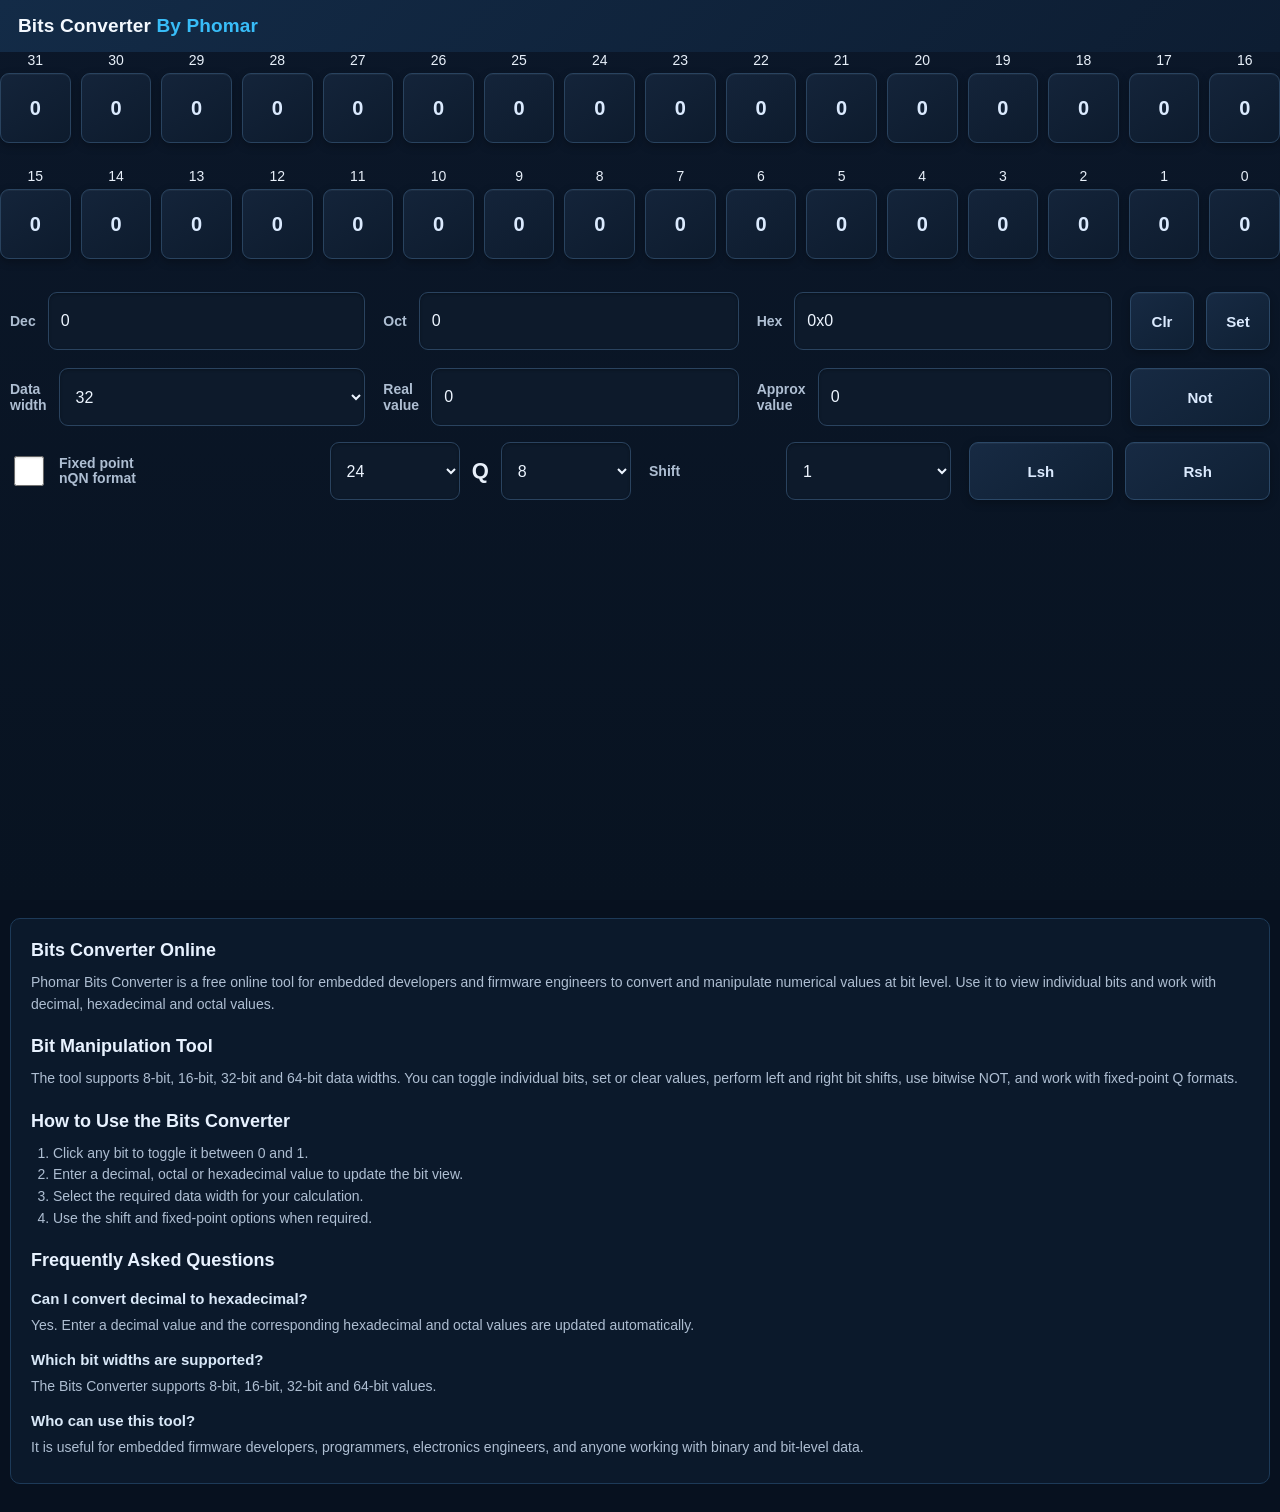
==== bits_convertorbyphomar.html @ 15fb6240 "Add files via upload" ====
<!DOCTYPE html>
<html lang="en">
<head>
<meta charset="UTF-8">
<meta name="viewport" content="width=device-width, initial-scale=1.0">
<title>Bits Converter Online - Decimal, Hex, Octal & Bit Manipulation | Phomar</title>
<meta name="description" content="Free online Bits Converter for decimal, hexadecimal, octal and binary bit manipulation. Toggle individual bits, shift bits and work with 8-bit, 16-bit, 32-bit and 64-bit values.">
<meta name="keywords" content="bits converter, bit converter online, decimal to hex converter, hex to decimal converter, binary bit manipulation, bit manipulation tool, 32 bit converter, embedded developer tools, firmware tools">
<meta name="author" content="Phomar">
<meta name="robots" content="index, follow">
<link rel="canonical" href="https://phomar.com/bits-converter.html">

<meta property="og:type" content="website">
<meta property="og:title" content="Bits Converter Online | Phomar">
<meta property="og:description" content="Free online tool for decimal, hexadecimal, octal and bit manipulation.">
<meta property="og:url" content="https://phomar.com/bits-converter.html">
<meta property="og:site_name" content="Phomar">

<meta name="twitter:card" content="summary">
<meta name="twitter:title" content="Bits Converter Online | Phomar">
<meta name="twitter:description" content="Convert and manipulate bits, decimal, hexadecimal and octal values online.">
<style>
    * { box-sizing: border-box; }
    body {
        margin: 0;
        font-family: Inter, "Segoe UI", Arial, sans-serif;
        background: #07111f;
        color: #e8f0fa;
    }

    .app {
        max-width: 1400px;
        margin: 0 auto;
        min-height: 100vh;
        background: linear-gradient(180deg, #0b1729 0%, #081321 100%);
    }

    .titlebar {
        height: 52px;
        display: flex;
        align-items: center;
        padding: 0 18px;
        background: linear-gradient(135deg, #132b47, #0d1d32);
        color: #f4f9ff;
        font-size: 19px;
        font-weight: 700;
        letter-spacing: .15px;
    }

    .brand {
        color: #38bdf8;
    }
        border-bottom: 1px solid #284564;
        box-shadow: 0 6px 18px rgba(0,0,0,.25);
    }

    .bits {
        padding: 12px 10px 4px;
        border-bottom: 1px solid #1d334c;
    }

    .bit-row {
        display: grid;
        grid-template-columns: repeat(16, 1fr);
        gap: 10px;
        margin-bottom: 25px;
    }

    .bit {
        text-align: center;
    }

    .bit-number {
        font-size: 14px;
        margin-bottom: 5px;
    }

    .bit-button {
        width: 100%;
        height: 70px;
        border: 1px solid #29435f;
        border-radius: 9px;
        background: linear-gradient(145deg, #14243a, #0d1b2d);
        color: #dbeafe;
        box-shadow: 0 3px 8px rgba(0,0,0,.28), inset 0 1px 0 rgba(255,255,255,.04);
        font-size: 20px;
        font-weight: 650;
        cursor: pointer;
        transition: .15s ease;
    }

    .bit-button:hover {
        border-color: #3b82f6;
        background: linear-gradient(145deg, #19304c, #10243a);
        transform: translateY(-1px);
    }

    .bit-button.on {
        background: linear-gradient(145deg, #16a66a, #0d7d51);
        border-color: #35d996;
        color: #ecfff7;
        font-weight: 700;
        box-shadow: 0 0 0 1px rgba(53,217,150,.15), 0 4px 14px rgba(16,185,129,.18);
    }

    .panel {
        display: grid;
        grid-template-columns: 1fr 1fr 1fr 140px;
        gap: 18px;
        padding: 8px 10px;
        align-items: center;
    }

    .field-group {
        display: flex;
        align-items: center;
        gap: 12px;
    }

    label {
        font-size: 14px;
        white-space: nowrap;
        color: #aebed2;
        font-weight: 550;
    }

    input, select {
        height: 58px;
        width: 100%;
        border: 1px solid #2a435f;
        border-radius: 9px;
        background: #0d1a2b;
        color: #edf5ff;
        box-shadow: inset 0 1px 3px rgba(0,0,0,.28);
        padding: 8px 12px;
        font-size: 16px;
        outline: none;
        transition: .15s ease;
    }

    input:focus, select:focus {
        border-color: #38bdf8;
        box-shadow: 0 0 0 3px rgba(56,189,248,.12);
    }

    .wide-label {
        white-space: normal;
        line-height: 1.05;
    }

    .btn {
        height: 58px;
        border: 1px solid #2b4867;
        background: linear-gradient(145deg, #172a43, #0f2034);
        color: #dbeafe;
        box-shadow: 0 3px 9px rgba(0,0,0,.25), inset 0 1px 0 rgba(255,255,255,.04);
        font-size: 15px;
        font-weight: 650;
        cursor: pointer;
        border-radius: 9px;
        transition: .15s ease;
    }

    .btn:hover {
        border-color: #38bdf8;
        background: linear-gradient(145deg, #1b3552, #122943);
        transform: translateY(-1px);
    }

    .btn:active, .bit-button:active {
        transform: translateY(0);
    }

    .operations {
        display: grid;
        grid-template-columns: 1fr 1fr 1fr 1fr;
        gap: 18px;
        padding: 8px 10px 20px;
        align-items: center;
    }

    .operation-row {
        display: flex;
        align-items: center;
        gap: 12px;
    }

    .operation-row label {
        min-width: 125px;
        white-space: normal;
    }

    .checkbox {
        width: 30px;
        height: 30px;
        accent-color: #38bdf8;
        cursor: pointer;
    }

    .action-buttons {
        display: grid;
        grid-template-columns: repeat(2, 1fr);
        gap: 12px;
    }

    .bottom-actions {
        display: flex;
        justify-content: flex-end;
        padding: 0 10px 25px;
    }

    @media (max-width: 900px) {
        .bit-row {
            gap: 5px;
        }
        .bit-number { font-size: 14px; }
        .bit-button { height: 50px; font-size: 20px; }
        .panel, .operations {
            grid-template-columns: 1fr 1fr;
        }
    }

    @media (max-width: 600px) {
        .titlebar { font-size: 20px; }
        .bit-row {
            grid-template-columns: repeat(8, 1fr);
        }
        .panel, .operations {
            grid-template-columns: 1fr;
        }
    }
</style>
</head>

<body>
<div class="app">

    <div class="titlebar"><span>Bits Converter <span class="brand">By Phomar</span></span></div>

    <div class="bits">
        <div class="bit-row" id="highBits"></div>
        <div class="bit-row" id="lowBits"></div>
    </div>

    <div class="panel">
        <div class="field-group">
            <label>Dec</label>
            <input id="dec" type="text" value="0">
        </div>

        <div class="field-group">
            <label>Oct</label>
            <input id="oct" type="text" value="0">
        </div>

        <div class="field-group">
            <label>Hex</label>
            <input id="hex" type="text" value="0">
        </div>

        <div class="action-buttons">
            <button class="btn" onclick="clearAll()">Clr</button>
            <button class="btn" onclick="setAll()">Set</button>
        </div>

        <div class="field-group">
            <label>Data<br>width</label>
            <select id="width" onchange="changeWidth()">
                <option value="8">8</option>
                <option value="16">16</option>
                <option value="32" selected>32</option>
                <option value="64">64</option>
            </select>
        </div>

        <div class="field-group">
            <label>Real<br>value</label>
            <input id="real" type="number" value="0">
        </div>

        <div class="field-group">
            <label>Approx<br>value</label>
            <input id="approx" type="text" value="0" readonly>
        </div>

        <button class="btn" onclick="bitNot()">Not</button>
    </div>

    <div class="operations">
        <div class="operation-row">
            <input class="checkbox" id="fixed" type="checkbox">
            <label class="wide-label">Fixed point<br>nQN format</label>
        </div>

        <div class="operation-row">
            <select id="qN">
                <option>24</option>
                <option>16</option>
                <option>8</option>
                <option>4</option>
                <option>2</option>
            </select>
            <strong style="font-size:22px;">Q</strong>
            <select id="qM">
                <option>8</option>
                <option>16</option>
                <option>24</option>
                <option>32</option>
            </select>
        </div>

        <div class="operation-row">
            <label>Shift</label>
            <select id="shift">
                <option>1</option>
                <option>2</option>
                <option>4</option>
                <option>8</option>
            </select>
        </div>

        <div class="action-buttons">
            <button class="btn" onclick="shiftLeft()">Lsh</button>
            <button class="btn" onclick="shiftRight()">Rsh</button>
        </div>
    </div>



</div>

<script>
let value = 0n;
let dataWidth = 32;

function mask() {
    return (1n << BigInt(dataWidth)) - 1n;
}

function renderBits() {
    const high = document.getElementById("highBits");
    const low = document.getElementById("lowBits");
    high.innerHTML = "";
    low.innerHTML = "";

    for (let bit = 31; bit >= 16; bit--) {
        if (bit < dataWidth) addBit(high, bit);
        else addDisabledBit(high, bit);
    }

    for (let bit = 15; bit >= 0; bit--) {
        if (bit < dataWidth) addBit(low, bit);
        else addDisabledBit(low, bit);
    }
}

function addBit(parent, bit) {
    const wrapper = document.createElement("div");
    wrapper.className = "bit";

    const number = document.createElement("div");
    number.className = "bit-number";
    number.textContent = bit;

    const button = document.createElement("button");
    button.className = "bit-button";
    const state = ((value >> BigInt(bit)) & 1n) === 1n;
    button.textContent = state ? "1" : "0";

    if (state) button.classList.add("on");

    button.onclick = () => {
        value ^= (1n << BigInt(bit));
        update();
    };

    wrapper.appendChild(number);
    wrapper.appendChild(button);
    parent.appendChild(wrapper);
}

function addDisabledBit(parent, bit) {
    const wrapper = document.createElement("div");
    wrapper.className = "bit";
    wrapper.style.opacity = ".35";

    const number = document.createElement("div");
    number.className = "bit-number";
    number.textContent = bit;

    const button = document.createElement("button");
    button.className = "bit-button";
    button.textContent = "0";
    button.disabled = true;

    wrapper.appendChild(number);
    wrapper.appendChild(button);
    parent.appendChild(wrapper);
}

function unsignedValue() {
    return value & mask();
}

function signedValue() {
    const v = unsignedValue();
    const sign = 1n << BigInt(dataWidth - 1);
    return (v & sign) ? v - (1n << BigInt(dataWidth)) : v;
}

function update() {
    value = unsignedValue();

    document.getElementById("dec").value = signedValue().toString();
    document.getElementById("oct").value = unsignedValue().toString(8);
    document.getElementById("hex").value = "0x" + unsignedValue().toString(16).toUpperCase();

    const real = Number(document.getElementById("real").value || 0);
    document.getElementById("approx").value =
        document.getElementById("fixed").checked ? calculateQ(real) : real;

    renderBits();
}

function parseInput(input, base) {
    try {
        let s = input.trim();
        if (base === 16) s = s.replace(/^0x/i, "");
        if (!s) return 0n;
        return BigInt(parseInt(s, base));
    } catch {
        return 0n;
    }
}

document.getElementById("dec").addEventListener("change", e => {
    try {
        value = BigInt(e.target.value);
        update();
    } catch {}
});

document.getElementById("oct").addEventListener("change", e => {
    value = parseInput(e.target.value, 8);
    update();
});

document.getElementById("hex").addEventListener("change", e => {
    value = parseInput(e.target.value, 16);
    update();
});

function clearAll() {
    value = 0n;
    update();
}

function setAll() {
    value = mask();
    update();
}

function bitNot() {
    value = (~value) & mask();
    update();
}

function shiftLeft() {
    const s = BigInt(document.getElementById("shift").value);
    value = (value << s) & mask();
    update();
}

function shiftRight() {
    const s = BigInt(document.getElementById("shift").value);
    value = value >> s;
    update();
}

function changeWidth() {
    dataWidth = Number(document.getElementById("width").value);
    value &= mask();
    update();
}

function calculateQ(real) {
    const q = Number(document.getElementById("qM").value);
    return real / Math.pow(2, q);
}

document.getElementById("fixed").addEventListener("change", update);

renderBits();
update();
</script>

    <section class="seo-content" aria-label="About Bits Converter">
        <h2>Bits Converter Online</h2>
        <p>
            Phomar Bits Converter is a free online tool for embedded developers and
            firmware engineers to convert and manipulate numerical values at bit level.
            Use it to view individual bits and work with decimal, hexadecimal and octal values.
        </p>

        <h2>Bit Manipulation Tool</h2>
        <p>
            The tool supports 8-bit, 16-bit, 32-bit and 64-bit data widths. You can toggle
            individual bits, set or clear values, perform left and right bit shifts,
            use bitwise NOT, and work with fixed-point Q formats.
        </p>

        <h2>How to Use the Bits Converter</h2>
        <ol>
            <li>Click any bit to toggle it between 0 and 1.</li>
            <li>Enter a decimal, octal or hexadecimal value to update the bit view.</li>
            <li>Select the required data width for your calculation.</li>
            <li>Use the shift and fixed-point options when required.</li>
        </ol>

        <h2>Frequently Asked Questions</h2>
        <h3>Can I convert decimal to hexadecimal?</h3>
        <p>Yes. Enter a decimal value and the corresponding hexadecimal and octal values are updated automatically.</p>

        <h3>Which bit widths are supported?</h3>
        <p>The Bits Converter supports 8-bit, 16-bit, 32-bit and 64-bit values.</p>

        <h3>Who can use this tool?</h3>
        <p>
            It is useful for embedded firmware developers, programmers, electronics engineers,
            and anyone working with binary and bit-level data.
        </p>
    </section>

    <style>
        .seo-content {
            margin: 18px 10px 28px;
            padding: 18px 20px;
            border: 1px solid #1d3a58;
            border-radius: 10px;
            background: rgba(13, 29, 48, .72);
            color: #aebed2;
            line-height: 1.55;
            font-size: 14px;
        }
        .seo-content h2 {
            margin: 0 0 7px;
            color: #e8f2ff;
            font-size: 18px;
        }
        .seo-content h2:not(:first-child) {
            margin-top: 18px;
        }
        .seo-content h3 {
            margin: 12px 0 4px;
            color: #d9e8f8;
            font-size: 15px;
        }
        .seo-content p {
            margin: 0 0 7px;
        }
        .seo-content ol {
            margin: 6px 0 0;
            padding-left: 22px;
        }
    </style>

    <script type="application/ld+json">
    {
      "@context": "https://schema.org",
      "@type": "WebApplication",
      "name": "Bits Converter Online",
      "alternateName": "Phomar Bits Converter",
      "url": "https://phomar.com/bits-converter.html",
      "description": "Free online tool for decimal, hexadecimal, octal and bit-level manipulation.",
      "applicationCategory": "DeveloperApplication",
      "operatingSystem": "Any",
      "author": {
        "@type": "Organization",
        "name": "Phomar",
        "url": "https://phomar.com"
      },
      "offers": {
        "@type": "Offer",
        "price": "0",
        "priceCurrency": "USD"
      }
    }
    </script>

</body>
</html>
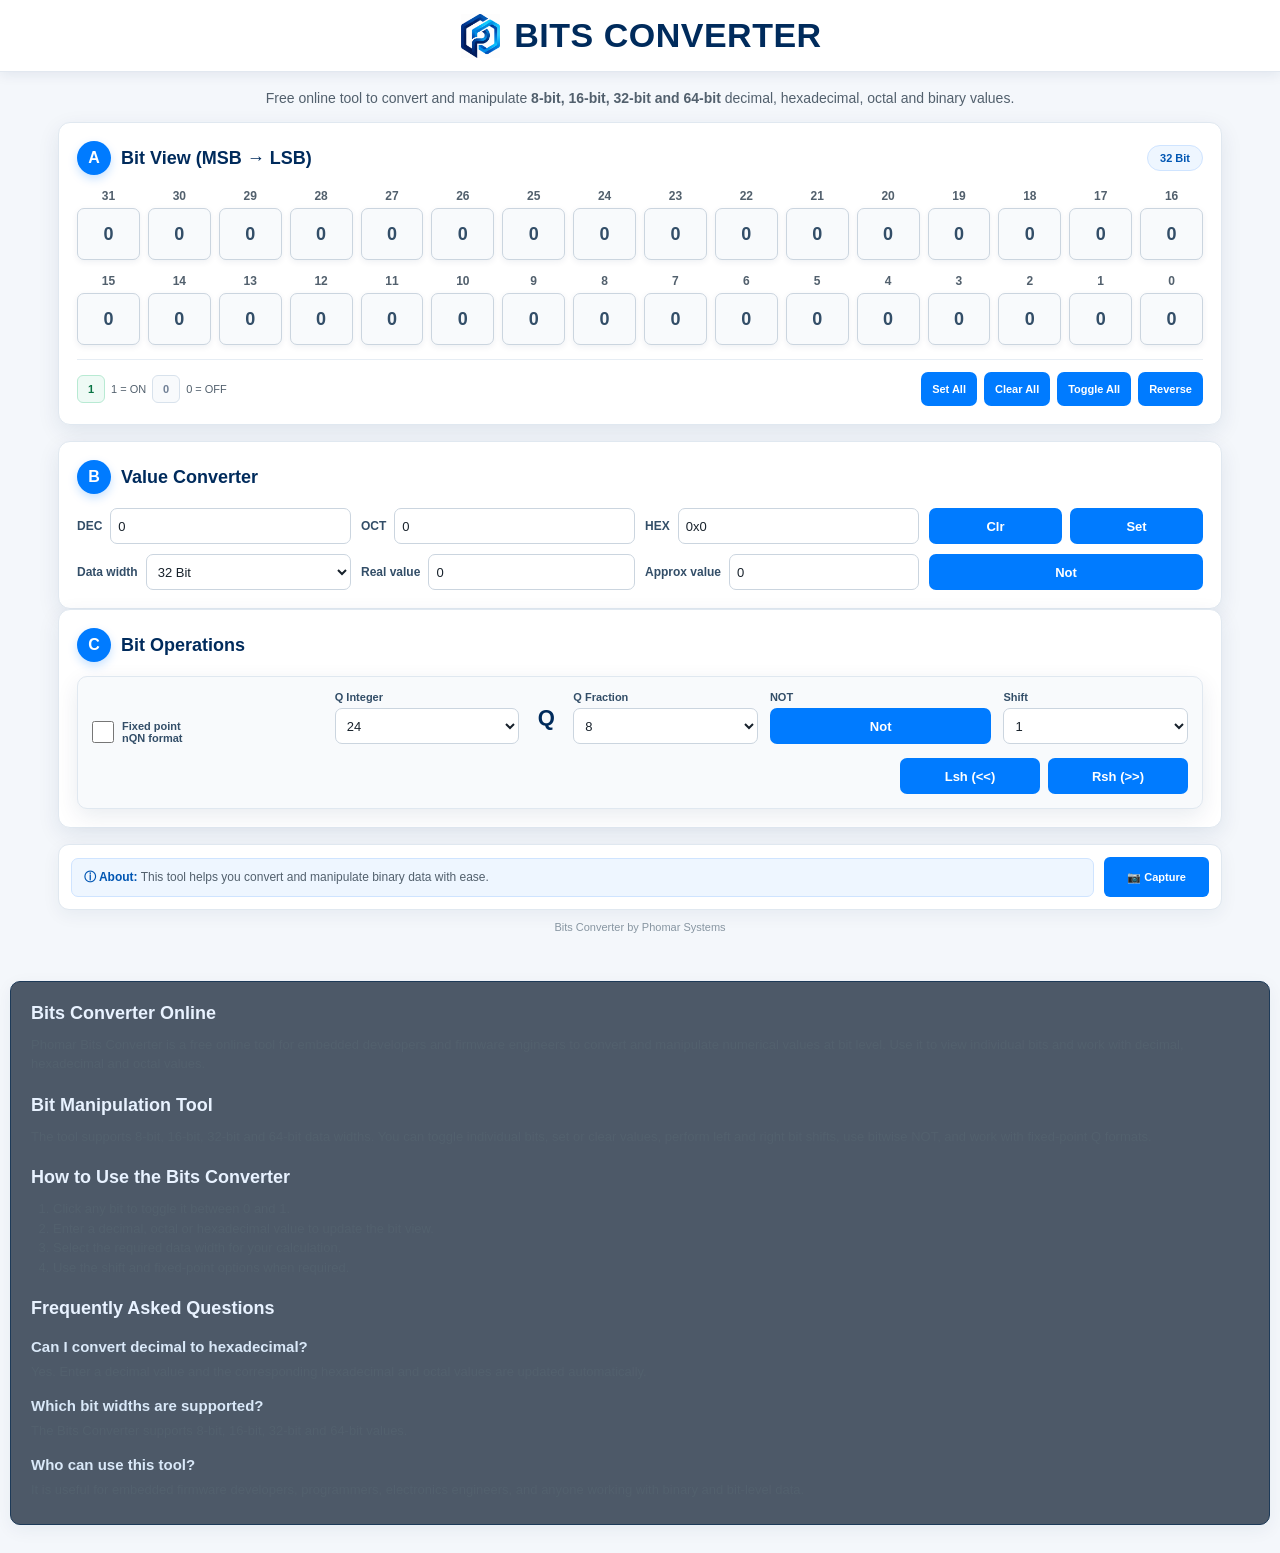
==== commit 7f158ae5: "Revamp bits converter UI and styles Refactor HTML and CSS for improved layout and styling." ====
--- a/bits_convertorbyphomar.html
+++ b/bits_convertorbyphomar.html
@@ -20,315 +20,817 @@
 <meta name="twitter:title" content="Bits Converter Online | Phomar">
 <meta name="twitter:description" content="Convert and manipulate bits, decimal, hexadecimal and octal values online.">
 <style>
-    * { box-sizing: border-box; }
-    body {
-        margin: 0;
-        font-family: Inter, "Segoe UI", Arial, sans-serif;
-        background: #07111f;
-        color: #e8f0fa;
-    }
-
-    .app {
-        max-width: 1400px;
-        margin: 0 auto;
-        min-height: 100vh;
-        background: linear-gradient(180deg, #0b1729 0%, #081321 100%);
-    }
-
-    .titlebar {
-        height: 52px;
-        display: flex;
-        align-items: center;
-        padding: 0 18px;
-        background: linear-gradient(135deg, #132b47, #0d1d32);
-        color: #f4f9ff;
-        font-size: 19px;
-        font-weight: 700;
-        letter-spacing: .15px;
-    }
-
-    .brand {
-        color: #38bdf8;
-    }
-        border-bottom: 1px solid #284564;
-        box-shadow: 0 6px 18px rgba(0,0,0,.25);
-    }
-
-    .bits {
-        padding: 12px 10px 4px;
-        border-bottom: 1px solid #1d334c;
-    }
-
-    .bit-row {
-        display: grid;
-        grid-template-columns: repeat(16, 1fr);
-        gap: 10px;
-        margin-bottom: 25px;
-    }
-
-    .bit {
-        text-align: center;
-    }
-
-    .bit-number {
-        font-size: 14px;
-        margin-bottom: 5px;
-    }
-
-    .bit-button {
-        width: 100%;
-        height: 70px;
-        border: 1px solid #29435f;
-        border-radius: 9px;
-        background: linear-gradient(145deg, #14243a, #0d1b2d);
-        color: #dbeafe;
-        box-shadow: 0 3px 8px rgba(0,0,0,.28), inset 0 1px 0 rgba(255,255,255,.04);
-        font-size: 20px;
-        font-weight: 650;
-        cursor: pointer;
-        transition: .15s ease;
-    }
-
-    .bit-button:hover {
-        border-color: #3b82f6;
-        background: linear-gradient(145deg, #19304c, #10243a);
-        transform: translateY(-1px);
-    }
-
-    .bit-button.on {
-        background: linear-gradient(145deg, #16a66a, #0d7d51);
-        border-color: #35d996;
-        color: #ecfff7;
-        font-weight: 700;
-        box-shadow: 0 0 0 1px rgba(53,217,150,.15), 0 4px 14px rgba(16,185,129,.18);
-    }
-
-    .panel {
-        display: grid;
-        grid-template-columns: 1fr 1fr 1fr 140px;
-        gap: 18px;
-        padding: 8px 10px;
-        align-items: center;
-    }
-
-    .field-group {
-        display: flex;
-        align-items: center;
-        gap: 12px;
-    }
-
-    label {
-        font-size: 14px;
-        white-space: nowrap;
-        color: #aebed2;
-        font-weight: 550;
-    }
-
-    input, select {
-        height: 58px;
-        width: 100%;
-        border: 1px solid #2a435f;
-        border-radius: 9px;
-        background: #0d1a2b;
-        color: #edf5ff;
-        box-shadow: inset 0 1px 3px rgba(0,0,0,.28);
-        padding: 8px 12px;
-        font-size: 16px;
-        outline: none;
-        transition: .15s ease;
-    }
-
-    input:focus, select:focus {
-        border-color: #38bdf8;
-        box-shadow: 0 0 0 3px rgba(56,189,248,.12);
-    }
-
-    .wide-label {
-        white-space: normal;
-        line-height: 1.05;
-    }
-
-    .btn {
-        height: 58px;
-        border: 1px solid #2b4867;
-        background: linear-gradient(145deg, #172a43, #0f2034);
-        color: #dbeafe;
-        box-shadow: 0 3px 9px rgba(0,0,0,.25), inset 0 1px 0 rgba(255,255,255,.04);
-        font-size: 15px;
-        font-weight: 650;
-        cursor: pointer;
-        border-radius: 9px;
-        transition: .15s ease;
-    }
-
-    .btn:hover {
-        border-color: #38bdf8;
-        background: linear-gradient(145deg, #1b3552, #122943);
-        transform: translateY(-1px);
-    }
-
-    .btn:active, .bit-button:active {
-        transform: translateY(0);
-    }
-
-    .operations {
-        display: grid;
-        grid-template-columns: 1fr 1fr 1fr 1fr;
-        gap: 18px;
-        padding: 8px 10px 20px;
-        align-items: center;
-    }
-
-    .operation-row {
-        display: flex;
-        align-items: center;
-        gap: 12px;
-    }
-
-    .operation-row label {
-        min-width: 125px;
-        white-space: normal;
-    }
-
-    .checkbox {
-        width: 30px;
-        height: 30px;
-        accent-color: #38bdf8;
-        cursor: pointer;
-    }
-
-    .action-buttons {
-        display: grid;
-        grid-template-columns: repeat(2, 1fr);
-        gap: 12px;
-    }
-
-    .bottom-actions {
-        display: flex;
-        justify-content: flex-end;
-        padding: 0 10px 25px;
-    }
-
-    @media (max-width: 900px) {
-        .bit-row {
-            gap: 5px;
-        }
-        .bit-number { font-size: 14px; }
-        .bit-button { height: 50px; font-size: 20px; }
-        .panel, .operations {
-            grid-template-columns: 1fr 1fr;
-        }
-    }
-
-    @media (max-width: 600px) {
-        .titlebar { font-size: 20px; }
-        .bit-row {
-            grid-template-columns: repeat(8, 1fr);
-        }
-        .panel, .operations {
-            grid-template-columns: 1fr;
-        }
-    }
+*{box-sizing:border-box;margin:0;padding:0}
+
+body{
+    font-family:Arial,Helvetica,sans-serif;
+    background:#f4f7fb;
+    color:#17212b;
+    min-height:100vh;
+}
+
+.hero{
+    min-height:72px;
+    padding:10px 20px;
+    display:flex;
+    align-items:center;
+    justify-content:center;
+    text-align:center;
+    position:relative;
+    overflow:hidden;
+    background:#fff;
+    border-bottom:1px solid #e2e8f0;
+    box-shadow:0 3px 12px rgba(0,43,92,.08);
+}
+
+.tool-header{
+    position:relative;
+    z-index:2;
+    display:flex;
+    align-items:center;
+    justify-content:center;
+    gap:12px;
+}
+
+.tool-logo{
+    width:44px;
+    height:44px;
+    object-fit:contain;
+    flex-shrink:0;
+}
+
+.hero h1{
+    position:relative;
+    z-index:1;
+    color:#002b5c;
+    font-size:clamp(24px,4vw,34px);
+    letter-spacing:.5px;
+    font-weight:700;
+    margin:0;
+}
+
+.container{
+    max-width:1200px;
+    margin:auto;
+    padding:18px 18px 30px;
+}
+
+.intro{
+    text-align:center;
+    margin-bottom:16px;
+    color:#52606d;
+    font-size:14px;
+}
+
+.card{
+    background:#fff;
+    border-radius:12px;
+    padding:18px;
+    box-shadow:0 7px 22px rgba(0,43,92,.09);
+    border:1px solid #e0e8f0;
+    display:flex;
+    flex-direction:column;
+}
+
+.card-header{
+    display:flex;
+    align-items:center;
+    gap:10px;
+    margin-bottom:14px;
+}
+
+.badge{
+    width:34px;
+    height:34px;
+    border-radius:50%;
+    background:#007bff;
+    color:#fff;
+    display:grid;
+    place-items:center;
+    font-weight:bold;
+    flex-shrink:0;
+    box-shadow:0 4px 10px rgba(0,123,255,.22);
+}
+
+.card h2{
+    font-size:18px;
+    color:#002b5c;
+}
+
+.bits{
+    padding:14px 10px 8px;
+    border:1px solid #e0e8f0;
+    border-radius:12px;
+    background:#fff;
+    box-shadow:0 7px 22px rgba(0,43,92,.09);
+    margin-bottom:16px;
+}
+
+.bit-row{
+    display:grid;
+    grid-template-columns:repeat(16,1fr);
+    gap:8px;
+    margin-bottom:18px;
+}
+
+.bit{
+    text-align:center;
+}
+
+.bit-number{
+    font-size:12px;
+    margin-bottom:5px;
+    color:#52606d;
+    font-weight:600;
+}
+
+.bit-button{
+    width:100%;
+    height:52px;
+    border:1px solid #cbd5df;
+    border-radius:7px;
+    background:#f8fafc;
+    color:#334e68;
+    box-shadow:0 2px 6px rgba(0,43,92,.07);
+    font-size:18px;
+    font-weight:700;
+    cursor:pointer;
+    transition:.15s ease;
+}
+
+.bit-button:hover{
+    border-color:#007bff;
+    background:#eef6ff;
+    transform:translateY(-1px);
+}
+
+.bit-button.on{
+    background:#007bff;
+    border-color:#007bff;
+    color:#fff;
+    box-shadow:0 4px 10px rgba(0,123,255,.22);
+}
+
+.bit-button:disabled{
+    opacity:.35;
+    cursor:not-allowed;
+}
+
+.panel{
+    display:grid;
+    grid-template-columns:repeat(4,1fr);
+    gap:10px;
+    align-items:center;
+    margin-bottom:10px;
+}
+
+.field-group{
+    display:flex;
+    align-items:center;
+    gap:8px;
+}
+
+label{
+    font-size:12px;
+    white-space:nowrap;
+    color:#334e68;
+    font-weight:600;
+}
+
+input,select{
+    height:36px;
+    width:100%;
+    min-width:0;
+    border:1px solid #cbd5df;
+    border-radius:7px;
+    background:#fff;
+    color:#17212b;
+    padding:0 7px;
+    font-size:13px;
+    outline:none;
+}
+
+input:focus,select:focus{
+    border-color:#007bff;
+    box-shadow:0 0 0 3px rgba(0,123,255,.10);
+}
+
+.action-buttons{
+    display:grid;
+    grid-template-columns:repeat(2,1fr);
+    gap:8px;
+}
+
+.btn{
+    width:100%;
+    min-height:39px;
+    border:0;
+    border-radius:7px;
+    background:#007bff;
+    color:#fff;
+    font-size:13px;
+    font-weight:700;
+    cursor:pointer;
+    transition:.2s ease;
+}
+
+.btn:hover{
+    background:#0056b3;
+}
+
+.operations{
+    display:grid;
+    grid-template-columns:1fr 1fr 1fr 1fr;
+    gap:16px;
+    align-items:center;
+    background:#fff;
+    border:1px solid #e0e8f0;
+    border-radius:12px;
+    padding:16px;
+    box-shadow:0 7px 22px rgba(0,43,92,.09);
+}
+
+.operation-row{
+    display:flex;
+    align-items:center;
+    gap:9px;
+}
+
+.operation-row label{
+    white-space:normal;
+    line-height:1.15;
+}
+
+.checkbox{
+    width:22px;
+    height:22px;
+    accent-color:#007bff;
+    cursor:pointer;
+    flex-shrink:0;
+}
+
+.operation-row strong{
+    color:#002b5c;
+}
+
+.seo-content{
+    margin-top:16px;
+    background:#fff;
+    border:1px solid #e0e8f0;
+    border-radius:11px;
+    padding:15px 18px;
+    box-shadow:0 5px 18px rgba(0,43,92,.06);
+}
+
+.seo-content h2{
+    font-size:17px;
+    color:#002b5c;
+    margin-bottom:7px;
+}
+
+.seo-content h2:not(:first-child){
+    margin-top:16px;
+}
+
+.seo-content h3{
+    margin:12px 0 4px;
+    color:#334e68;
+    font-size:15px;
+}
+
+.seo-content p,
+.seo-content li{
+    font-size:13px;
+    line-height:1.5;
+    color:#52606d;
+}
+
+.seo-content p{margin-bottom:5px}
+
+.seo-content ol{
+    margin:6px 0 0;
+    padding-left:22px;
+}
+
+.footer-note{
+    text-align:center;
+    font-size:11px;
+    color:#8795a1;
+    margin-top:11px;
+}
+
+.capture-row{
+    display:flex;
+    justify-content:flex-end;
+    margin-top:12px;
+}
+
+.capture-btn{
+    width:auto;
+    min-width:95px;
+    min-height:34px;
+    padding:0 12px;
+    display:inline-flex;
+    align-items:center;
+    justify-content:center;
+    gap:4px;
+    font-size:11px;
+    border-radius:6px;
+    flex-shrink:0;
+}
+
+.capture-btn:disabled{
+    opacity:.65;
+    cursor:wait;
+}
+
+@media(max-width:900px){
+    .hero{min-height:68px}
+    .tool-logo{width:40px;height:40px}
+    .tool-header{gap:9px}
+    .panel,.operations{grid-template-columns:1fr 1fr}
+    .bit-row{gap:5px}
+    .bit-button{height:48px}
+}
+
+@media(max-width:576px){
+    .hero{min-height:64px;padding:8px 10px}
+    .tool-logo{width:34px;height:34px}
+    .tool-header{gap:7px}
+    .hero h1{font-size:21px}
+    .container{padding:14px 12px 25px}
+    .intro{font-size:13px;line-height:1.5}
+    .bits{padding:12px 8px 5px}
+    .bit-row{grid-template-columns:repeat(8,1fr);gap:5px}
+    .bit-button{height:42px;font-size:16px}
+    .panel,.operations{grid-template-columns:1fr}
+    .field-group{gap:7px}
+}
+
+/* ===== Structured Bits Converter UI ===== */
+
+.bit-card{
+    margin-bottom:16px;
+}
+
+.bit-count{
+    margin-left:auto;
+    padding:6px 12px;
+    border-radius:18px;
+    background:#eef6ff;
+    border:1px solid #cfe4ff;
+    color:#0056b3;
+    font-size:11px;
+    font-weight:700;
+}
+
+.bit-row{
+    margin-bottom:14px;
+}
+
+.bit-toolbar{
+    display:flex;
+    align-items:center;
+    justify-content:space-between;
+    gap:12px;
+    padding-top:12px;
+    border-top:1px solid #e6edf4;
+}
+
+.bit-legend{
+    display:flex;
+    align-items:center;
+    gap:6px;
+    color:#52606d;
+    font-size:11px;
+    white-space:nowrap;
+}
+
+.legend-chip{
+    width:28px;
+    height:28px;
+    display:grid;
+    place-items:center;
+    border-radius:6px;
+    font-weight:700;
+    border:1px solid #d8e2ec;
+}
+
+.legend-chip.on{
+    background:#eefaf5;
+    color:#087443;
+    border-color:#b8ead3;
+}
+
+.legend-chip.off{
+    background:#f8fafc;
+    color:#718096;
+}
+
+.bit-toolbar-actions{
+    display:flex;
+    gap:7px;
+}
+
+.mini-btn{
+    width:auto;
+    min-height:34px;
+    padding:0 11px;
+    font-size:11px;
+}
+
+.value-row{
+    display:grid;
+    grid-template-columns:1fr 1fr 1fr 1fr;
+    gap:10px;
+    align-items:center;
+    margin-bottom:10px;
+}
+
+.value-row.second{
+    margin-bottom:0;
+}
+
+.value-row .field-group{
+    min-width:0;
+}
+
+.value-row .field-group label{
+    flex-shrink:0;
+}
+
+.value-actions{
+    display:grid;
+    grid-template-columns:1fr 1fr;
+    gap:8px;
+}
+
+.value-actions.single{
+    grid-template-columns:1fr;
+}
+
+.value-actions .btn{
+    min-height:36px;
+}
+
+.operations{
+    display:grid;
+    grid-template-columns:1.25fr 1fr 30px 1fr 1.2fr 1fr;
+    gap:12px;
+    align-items:end;
+    background:#f8fafc;
+    border:1px solid #e0e8f0;
+    border-radius:10px;
+    padding:14px;
+}
+
+.operation-item{
+    display:flex;
+    flex-direction:column;
+    gap:5px;
+    min-width:0;
+}
+
+.operation-item label{
+    font-size:11px;
+}
+
+.fixed-item{
+    flex-direction:row;
+    align-items:center;
+    gap:8px;
+    padding-top:18px;
+}
+
+.checkbox{
+    width:22px;
+    height:22px;
+    accent-color:#007bff;
+    cursor:pointer;
+    flex-shrink:0;
+}
+
+.q-label{
+    align-self:center;
+    justify-self:center;
+    font-size:22px;
+    font-weight:700;
+    color:#002b5c;
+}
+
+.not-item .btn{
+    width:100%;
+    min-height:36px;
+}
+
+.shift-buttons{
+    grid-column:1 / -1;
+    display:flex;
+    justify-content:flex-end;
+    gap:8px;
+    margin-top:2px;
+}
+
+.shift-buttons .btn{
+    width:auto;
+    min-width:140px;
+    min-height:36px;
+}
+
+.capture-footer{
+    margin-top:16px;
+    display:flex;
+    align-items:center;
+    gap:10px;
+    padding:12px;
+    background:#fff;
+    border:1px solid #e0e8f0;
+    border-radius:11px;
+    box-shadow:0 5px 18px rgba(0,43,92,.06);
+}
+
+.capture-info{
+    flex:1;
+    min-width:0;
+    padding:10px 12px;
+    border-radius:7px;
+    background:#eef6ff;
+    border:1px solid #cfe4ff;
+    color:#52606d;
+    font-size:12px;
+}
+
+.capture-info strong{
+    color:#0056b3;
+}
+
+.capture-btn{
+    width:auto;
+    min-width:105px;
+    min-height:40px;
+    padding:0 13px;
+}
+
+@media(max-width:900px){
+    .value-row{
+        grid-template-columns:1fr 1fr;
+    }
+
+    .operations{
+        grid-template-columns:1fr 1fr;
+    }
+
+    .q-label{
+        display:none;
+    }
+
+    .bit-toolbar{
+        flex-direction:column;
+        align-items:stretch;
+    }
+
+    .bit-toolbar-actions{
+        display:grid;
+        grid-template-columns:repeat(4,1fr);
+    }
+
+    .bit-toolbar-actions .btn{
+        width:100%;
+    }
+
+    .capture-footer{
+        align-items:stretch;
+    }
+}
+
+@media(max-width:576px){
+    .value-row{
+        grid-template-columns:1fr;
+    }
+
+    .value-actions{
+        grid-template-columns:1fr 1fr;
+    }
+
+    .operations{
+        grid-template-columns:1fr;
+    }
+
+    .q-label{
+        display:none;
+    }
+
+    .shift-buttons{
+        display:grid;
+        grid-template-columns:1fr 1fr;
+    }
+
+    .shift-buttons .btn{
+        min-width:0;
+    }
+
+    .bit-count{
+        display:none;
+    }
+
+    .bit-toolbar-actions{
+        grid-template-columns:1fr 1fr;
+    }
+
+    .capture-footer{
+        flex-direction:column;
+    }
+
+    .capture-btn{
+        width:100%;
+    }
+}
+
 </style>
 </head>
 
 <body>
 <div class="app">
 
-    <div class="titlebar"><span>Bits Converter <span class="brand">By Phomar</span></span></div>
-
-    <div class="bits">
+    <header class="hero">
+    <div class="tool-header">
+        <img src="logo1.png" alt="Phomar Systems Logo" class="tool-logo">
+        <h1>BITS CONVERTER</h1>
+    </div>
+</header>
+
+<main class="container">
+
+    <p class="intro">
+        Free online tool to convert and manipulate <strong>8-bit, 16-bit, 32-bit and 64-bit</strong>
+        decimal, hexadecimal, octal and binary values.
+    </p>
+
+    <!-- A: Bit View -->
+    <section class="card bit-card" id="captureArea">
+
+        <div class="card-header">
+            <div class="badge">A</div>
+            <h2>Bit View (MSB → LSB)</h2>
+            <span class="bit-count" id="bitCount">32 Bit</span>
+        </div>
+
         <div class="bit-row" id="highBits"></div>
         <div class="bit-row" id="lowBits"></div>
+
+        <div class="bit-toolbar">
+            <div class="bit-legend">
+                <span class="legend-chip on">1</span>
+                <span>1 = ON</span>
+                <span class="legend-chip off">0</span>
+                <span>0 = OFF</span>
+            </div>
+
+            <div class="bit-toolbar-actions">
+                <button class="btn mini-btn" onclick="setAll()">Set All</button>
+                <button class="btn mini-btn" onclick="clearAll()">Clear All</button>
+                <button class="btn mini-btn" onclick="toggleAll()">Toggle All</button>
+                <button class="btn mini-btn" onclick="reverseBits()">Reverse</button>
+            </div>
+        </div>
+
+    </section>
+
+    <!-- B: Value Converter -->
+    <section class="card" id="converterCard">
+
+        <div class="card-header">
+            <div class="badge">B</div>
+            <h2>Value Converter</h2>
+        </div>
+
+        <div class="value-row">
+            <div class="field-group">
+                <label>DEC</label>
+                <input id="dec" type="text" value="0">
+            </div>
+
+            <div class="field-group">
+                <label>OCT</label>
+                <input id="oct" type="text" value="0">
+            </div>
+
+            <div class="field-group">
+                <label>HEX</label>
+                <input id="hex" type="text" value="0">
+            </div>
+
+            <div class="value-actions">
+                <button class="btn" onclick="clearAll()">Clr</button>
+                <button class="btn" onclick="setAll()">Set</button>
+            </div>
+        </div>
+
+        <div class="value-row second">
+            <div class="field-group">
+                <label>Data width</label>
+                <select id="width" onchange="changeWidth()">
+                    <option value="8">8 Bit</option>
+                    <option value="16">16 Bit</option>
+                    <option value="32" selected>32 Bit</option>
+                    <option value="64">64 Bit</option>
+                </select>
+            </div>
+
+            <div class="field-group">
+                <label>Real value</label>
+                <input id="real" type="number" value="0">
+            </div>
+
+            <div class="field-group">
+                <label>Approx value</label>
+                <input id="approx" type="text" value="0" readonly>
+            </div>
+
+            <div class="value-actions single">
+                <button class="btn" onclick="bitNot()">Not</button>
+            </div>
+        </div>
+
+    </section>
+
+    <!-- C: Bit Operations -->
+    <section class="card" id="operationsCard">
+
+        <div class="card-header">
+            <div class="badge">C</div>
+            <h2>Bit Operations</h2>
+        </div>
+
+        <div class="operations">
+
+            <div class="operation-item fixed-item">
+                <input class="checkbox" id="fixed" type="checkbox">
+                <label>Fixed point<br>nQN format</label>
+            </div>
+
+            <div class="operation-item">
+                <label>Q Integer</label>
+                <select id="qN">
+                    <option>24</option>
+                    <option>16</option>
+                    <option>8</option>
+                    <option>4</option>
+                    <option>2</option>
+                </select>
+            </div>
+
+            <div class="q-label">Q</div>
+
+            <div class="operation-item">
+                <label>Q Fraction</label>
+                <select id="qM">
+                    <option>8</option>
+                    <option>16</option>
+                    <option>24</option>
+                    <option>32</option>
+                </select>
+            </div>
+
+            <div class="operation-item not-item">
+                <label>NOT</label>
+                <button class="btn" onclick="bitNot()">Not</button>
+            </div>
+
+            <div class="operation-item">
+                <label>Shift</label>
+                <select id="shift">
+                    <option>1</option>
+                    <option>2</option>
+                    <option>4</option>
+                    <option>8</option>
+                </select>
+            </div>
+
+            <div class="shift-buttons">
+                <button class="btn" onclick="shiftLeft()">Lsh (&lt;&lt;)</button>
+                <button class="btn" onclick="shiftRight()">Rsh (&gt;&gt;)</button>
+            </div>
+
+        </div>
+
+    </section>
+
+    <!-- Capture -->
+    <div class="capture-footer">
+        <div class="capture-info">
+            <strong>ⓘ About:</strong>
+            This tool helps you convert and manipulate binary data with ease.
+        </div>
+
+        <button type="button" class="btn capture-btn" onclick="captureBits(this)">
+            📷 Capture
+        </button>
     </div>
 
-    <div class="panel">
-        <div class="field-group">
-            <label>Dec</label>
-            <input id="dec" type="text" value="0">
-        </div>
-
-        <div class="field-group">
-            <label>Oct</label>
-            <input id="oct" type="text" value="0">
-        </div>
-
-        <div class="field-group">
-            <label>Hex</label>
-            <input id="hex" type="text" value="0">
-        </div>
-
-        <div class="action-buttons">
-            <button class="btn" onclick="clearAll()">Clr</button>
-            <button class="btn" onclick="setAll()">Set</button>
-        </div>
-
-        <div class="field-group">
-            <label>Data<br>width</label>
-            <select id="width" onchange="changeWidth()">
-                <option value="8">8</option>
-                <option value="16">16</option>
-                <option value="32" selected>32</option>
-                <option value="64">64</option>
-            </select>
-        </div>
-
-        <div class="field-group">
-            <label>Real<br>value</label>
-            <input id="real" type="number" value="0">
-        </div>
-
-        <div class="field-group">
-            <label>Approx<br>value</label>
-            <input id="approx" type="text" value="0" readonly>
-        </div>
-
-        <button class="btn" onclick="bitNot()">Not</button>
-    </div>
-
-    <div class="operations">
-        <div class="operation-row">
-            <input class="checkbox" id="fixed" type="checkbox">
-            <label class="wide-label">Fixed point<br>nQN format</label>
-        </div>
-
-        <div class="operation-row">
-            <select id="qN">
-                <option>24</option>
-                <option>16</option>
-                <option>8</option>
-                <option>4</option>
-                <option>2</option>
-            </select>
-            <strong style="font-size:22px;">Q</strong>
-            <select id="qM">
-                <option>8</option>
-                <option>16</option>
-                <option>24</option>
-                <option>32</option>
-            </select>
-        </div>
-
-        <div class="operation-row">
-            <label>Shift</label>
-            <select id="shift">
-                <option>1</option>
-                <option>2</option>
-                <option>4</option>
-                <option>8</option>
-            </select>
-        </div>
-
-        <div class="action-buttons">
-            <button class="btn" onclick="shiftLeft()">Lsh</button>
-            <button class="btn" onclick="shiftRight()">Rsh</button>
-        </div>
-    </div>
-
-
-
-</div>
-
+    <div class="footer-note">Bits Converter by Phomar Systems</div>
+
+</main>
 <script>
 let value = 0n;
 let dataWidth = 32;
@@ -411,9 +913,21 @@
 function update() {
     value = unsignedValue();
 
-    document.getElementById("dec").value = signedValue().toString();
+    /*
+       Display DEC as unsigned for the selected data width.
+       Example:
+       8-bit  11111111 = 255
+       16-bit 1111111111111111 = 65535
+       32-bit 0xFFFFFFFF = 4294967295
+       64-bit 0xFFFFFFFFFFFFFFFF = 18446744073709551615
+
+       Previously signedValue() was used here, so 8-bit 255
+       appeared as -1.
+    */
+    document.getElementById("dec").value = unsignedValue().toString();
     document.getElementById("oct").value = unsignedValue().toString(8);
     document.getElementById("hex").value = "0x" + unsignedValue().toString(16).toUpperCase();
+    document.getElementById("bitCount").textContent = dataWidth + " Bit";
 
     const real = Number(document.getElementById("real").value || 0);
     document.getElementById("approx").value =
@@ -450,6 +964,25 @@
     update();
 });
 
+
+function toggleAll(){
+    value = (~value) & mask();
+    update();
+}
+
+function reverseBits(){
+    let reversed = 0n;
+
+    for(let i=0;i<dataWidth;i++){
+        if(((value >> BigInt(i)) & 1n) === 1n){
+            reversed |= 1n << BigInt(dataWidth - 1 - i);
+        }
+    }
+
+    value = reversed;
+    update();
+}
+
 function clearAll() {
     value = 0n;
     update();
@@ -492,6 +1025,133 @@
 
 renderBits();
 update();
+function loadCaptureImage(src){
+    return new Promise((resolve,reject)=>{
+        const img=new Image();
+        img.onload=()=>resolve(img);
+        img.onerror=reject;
+        img.src=src;
+    });
+}
+
+async function ensureHtml2Canvas(){
+    if(typeof html2canvas!=="undefined") return;
+
+    const script=document.createElement("script");
+    script.src="https://cdn.jsdelivr.net/npm/html2canvas@1.4.1/dist/html2canvas.min.js";
+    document.head.appendChild(script);
+
+    await new Promise((resolve,reject)=>{
+        script.onload=resolve;
+        script.onerror=reject;
+    });
+}
+
+function sanitizeFileName(value){
+    return String(value)
+        .trim()
+        .replace(/[<>:"/\\|?*]+/g,"")
+        .replace(/\s+/g,"_")
+        .replace(/[()]/g,"");
+}
+
+async function captureBits(button){
+
+    const area=document.getElementById("captureArea");
+    if(!area) return;
+
+    const originalText=button.innerHTML;
+    button.disabled=true;
+    button.textContent="Saving...";
+
+    try{
+        await ensureHtml2Canvas();
+
+        const contentCanvas=await html2canvas(area,{
+            backgroundColor:"#ffffff",
+            scale:2,
+            useCORS:true,
+            logging:false
+        });
+
+        const headerHeight=82;
+        const sidePadding=22;
+
+        const finalCanvas=document.createElement("canvas");
+        finalCanvas.width=contentCanvas.width;
+        finalCanvas.height=contentCanvas.height+headerHeight*2;
+
+        const ctx=finalCanvas.getContext("2d");
+
+        ctx.fillStyle="#ffffff";
+        ctx.fillRect(0,0,finalCanvas.width,finalCanvas.height);
+
+        ctx.fillStyle="#ffffff";
+        ctx.fillRect(0,0,finalCanvas.width,headerHeight);
+
+        ctx.fillStyle="#007bff";
+        ctx.fillRect(0,headerHeight-2,finalCanvas.width,2);
+
+        try{
+            const logo=await loadCaptureImage("logo1.png");
+            const logoSize=48;
+            const logoX=sidePadding;
+            const logoY=(headerHeight-logoSize)/2;
+
+            ctx.drawImage(
+                logo,
+                logoX,
+                logoY,
+                logoSize,
+                logoSize
+            );
+        }catch(e){
+            console.warn("Logo could not be loaded for capture:",e);
+        }
+
+        ctx.fillStyle="#002b5c";
+        ctx.font="700 26px Arial, Helvetica, sans-serif";
+        ctx.textBaseline="middle";
+        ctx.fillText(
+            "BITS CONVERTER",
+            sidePadding+60,
+            headerHeight/2
+        );
+
+        ctx.drawImage(contentCanvas,0,headerHeight);
+
+        const footerY=headerHeight+contentCanvas.height;
+
+        ctx.fillStyle="#f4f7fb";
+        ctx.fillRect(0,footerY,finalCanvas.width,headerHeight);
+
+        ctx.fillStyle="#66788a";
+        ctx.font="12px Arial, Helvetica, sans-serif";
+        ctx.textAlign="center";
+        ctx.textBaseline="middle";
+        ctx.fillText(
+            "Phomar Systems",
+            finalCanvas.width/2,
+            footerY+headerHeight/2
+        );
+
+        const width=dataWidth;
+        const dec=unsignedValue().toString();
+
+        const link=document.createElement("a");
+        link.download="Bits_"+width+"bit_"+sanitizeFileName(dec)+".png";
+        link.href=finalCanvas.toDataURL("image/png");
+        link.click();
+
+    }catch(error){
+        alert("Unable to capture the result. Please try again.");
+        console.error(error);
+    }finally{
+        button.disabled=false;
+        button.innerHTML=originalText;
+    }
+}
+
 </script>
 
     <section class="seo-content" aria-label="About Bits Converter">
